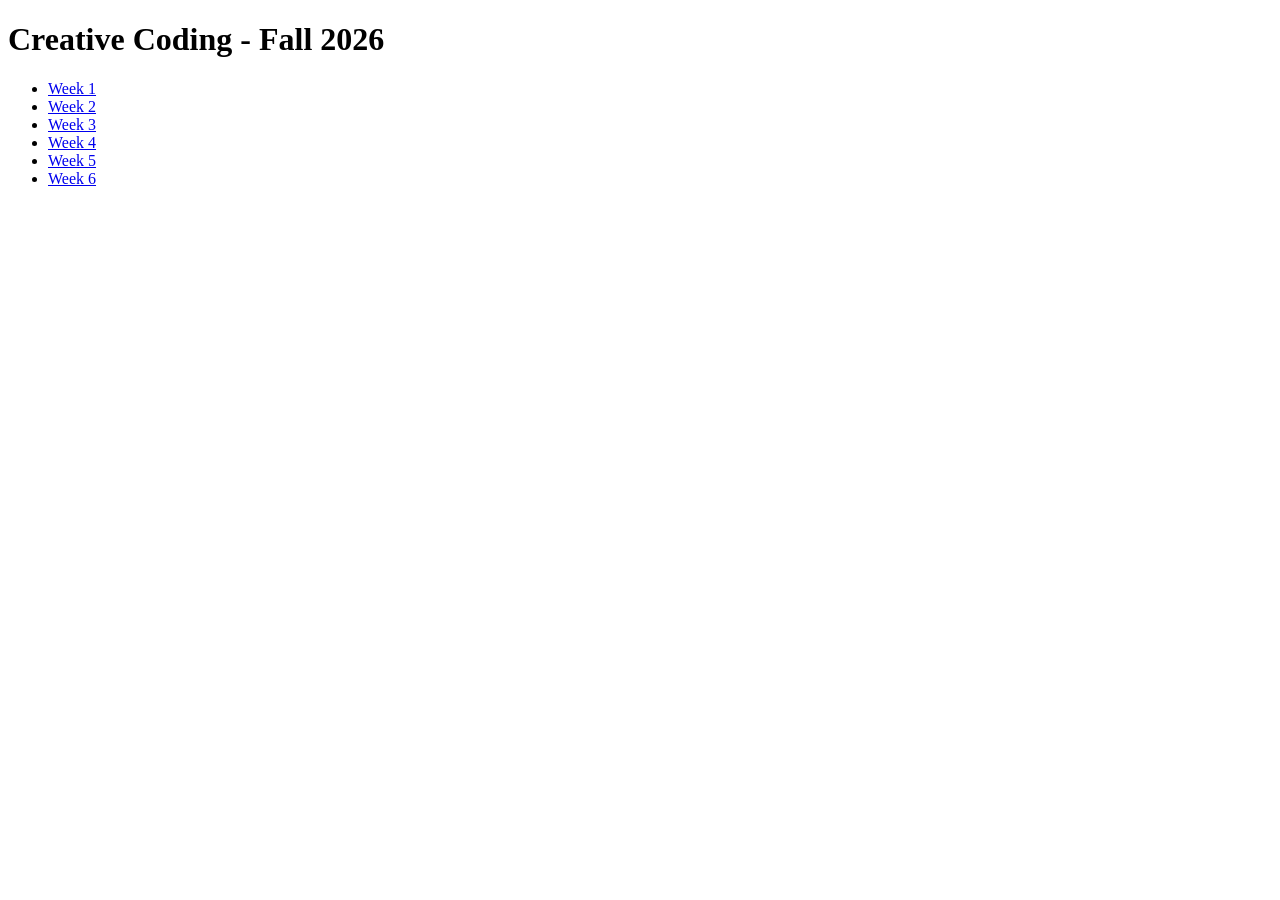
==== index.html @ 06970ba6 "Add files via upload" ====
<!DOCTYPE html>
<html>
<head><title>Creative Coding</title></head>
<body>
<h1>Creative Coding - Fall 2026</h1>
<ul>
<li><a href="week1/index.html">Week 1</a></li>
<li><a href="week2/index.html">Week 2</a></li>
<li><a href="week3/index.html">Week 3</a></li>
<li><a href="week4/index.html">Week 4</a></li>
<li><a href="week5/index.html">Week 5</a></li>
<li><a href="week6/index.html">Week 6</a></li>
</ul>
</body>
</html>
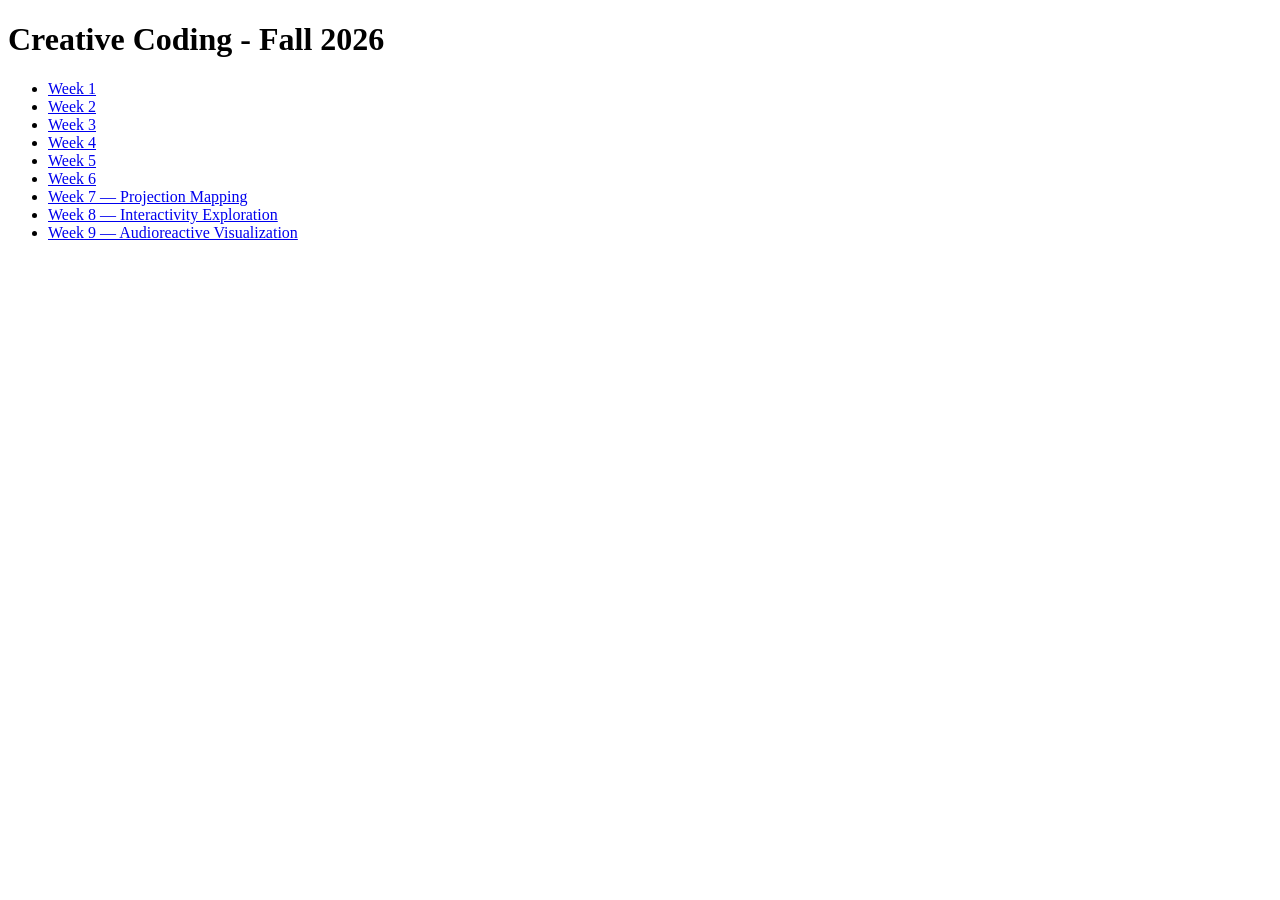
==== commit 1601450d: "Update coursework index for Weeks 7-9" ====
--- a/index.html
+++ b/index.html
@@ -1,15 +1,5 @@
 <!DOCTYPE html>
-<html>
-<head><title>Creative Coding</title></head>
-<body>
-<h1>Creative Coding - Fall 2026</h1>
-<ul>
-<li><a href="week1/index.html">Week 1</a></li>
-<li><a href="week2/index.html">Week 2</a></li>
-<li><a href="week3/index.html">Week 3</a></li>
-<li><a href="week4/index.html">Week 4</a></li>
-<li><a href="week5/index.html">Week 5</a></li>
-<li><a href="week6/index.html">Week 6</a></li>
-</ul>
-</body>
-</html>
+<html lang="en"><head><meta charset="UTF-8"><meta name="viewport" content="width=device-width,initial-scale=1"><title>Creative Coding - Fall 2026</title></head>
+<body><h1>Creative Coding - Fall 2026</h1><ul>
+<li><a href="week1/index.html">Week 1</a></li><li><a href="week2/index.html">Week 2</a></li><li><a href="week3/index.html">Week 3</a></li><li><a href="week4/index.html">Week 4</a></li><li><a href="week5/index.html">Week 5</a></li><li><a href="week6/index.html">Week 6</a></li><li><a href="week7/index.html">Week 7 — Projection Mapping</a></li><li><a href="week8/index.html">Week 8 — Interactivity Exploration</a></li><li><a href="week9/index.html">Week 9 — Audioreactive Visualization</a></li>
+</ul></body></html>
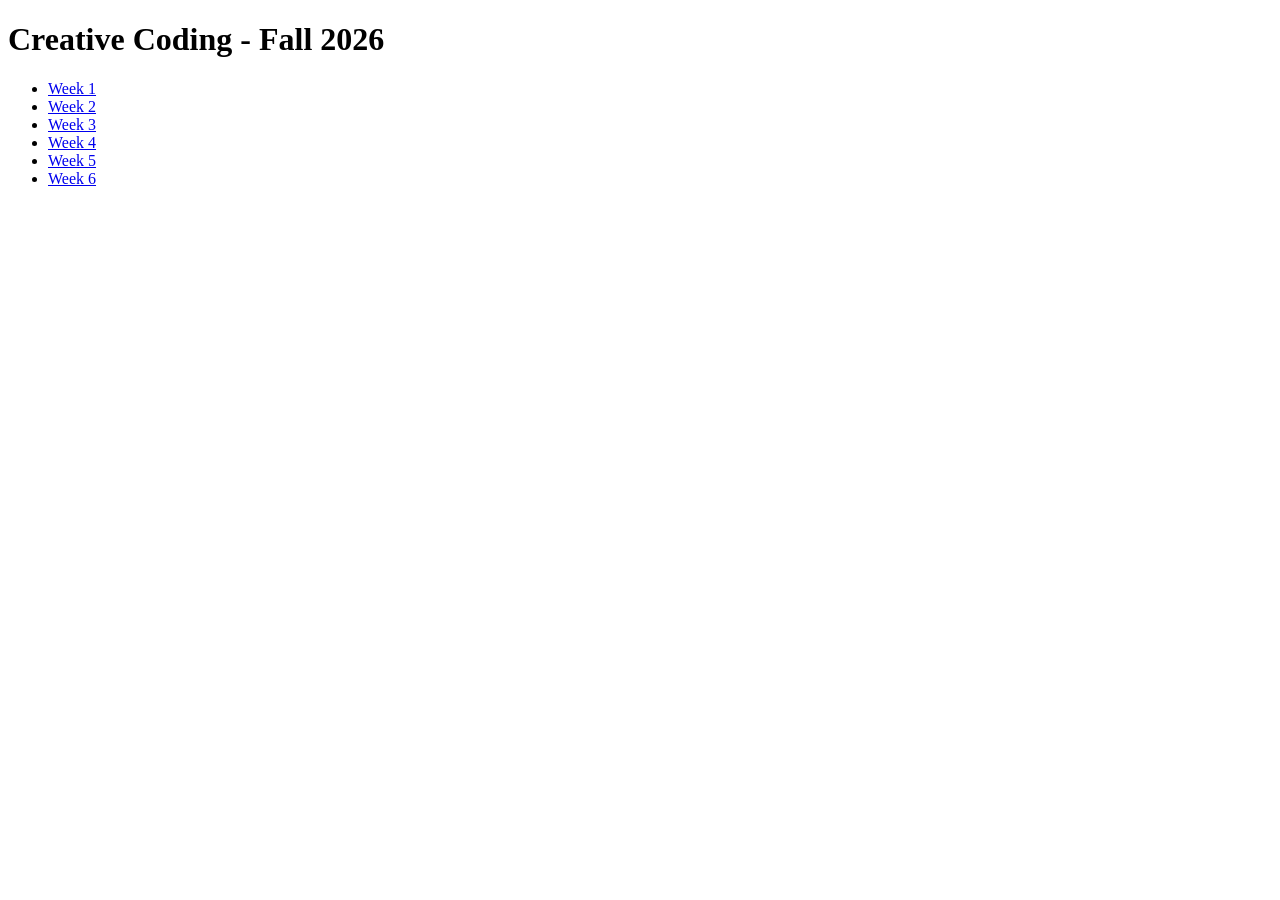
==== commit 57237bf5: "Remove Week 7-9 references" ====
--- a/index.html
+++ b/index.html
@@ -1,5 +1,5 @@
 <!DOCTYPE html>
 <html lang="en"><head><meta charset="UTF-8"><meta name="viewport" content="width=device-width,initial-scale=1"><title>Creative Coding - Fall 2026</title></head>
 <body><h1>Creative Coding - Fall 2026</h1><ul>
-<li><a href="week1/index.html">Week 1</a></li><li><a href="week2/index.html">Week 2</a></li><li><a href="week3/index.html">Week 3</a></li><li><a href="week4/index.html">Week 4</a></li><li><a href="week5/index.html">Week 5</a></li><li><a href="week6/index.html">Week 6</a></li><li><a href="week7/index.html">Week 7 — Projection Mapping</a></li><li><a href="week8/index.html">Week 8 — Interactivity Exploration</a></li><li><a href="week9/index.html">Week 9 — Audioreactive Visualization</a></li>
+<li><a href="week1/index.html">Week 1</a></li><li><a href="week2/index.html">Week 2</a></li><li><a href="week3/index.html">Week 3</a></li><li><a href="week4/index.html">Week 4</a></li><li><a href="week5/index.html">Week 5</a></li><li><a href="week6/index.html">Week 6</a></li>
 </ul></body></html>
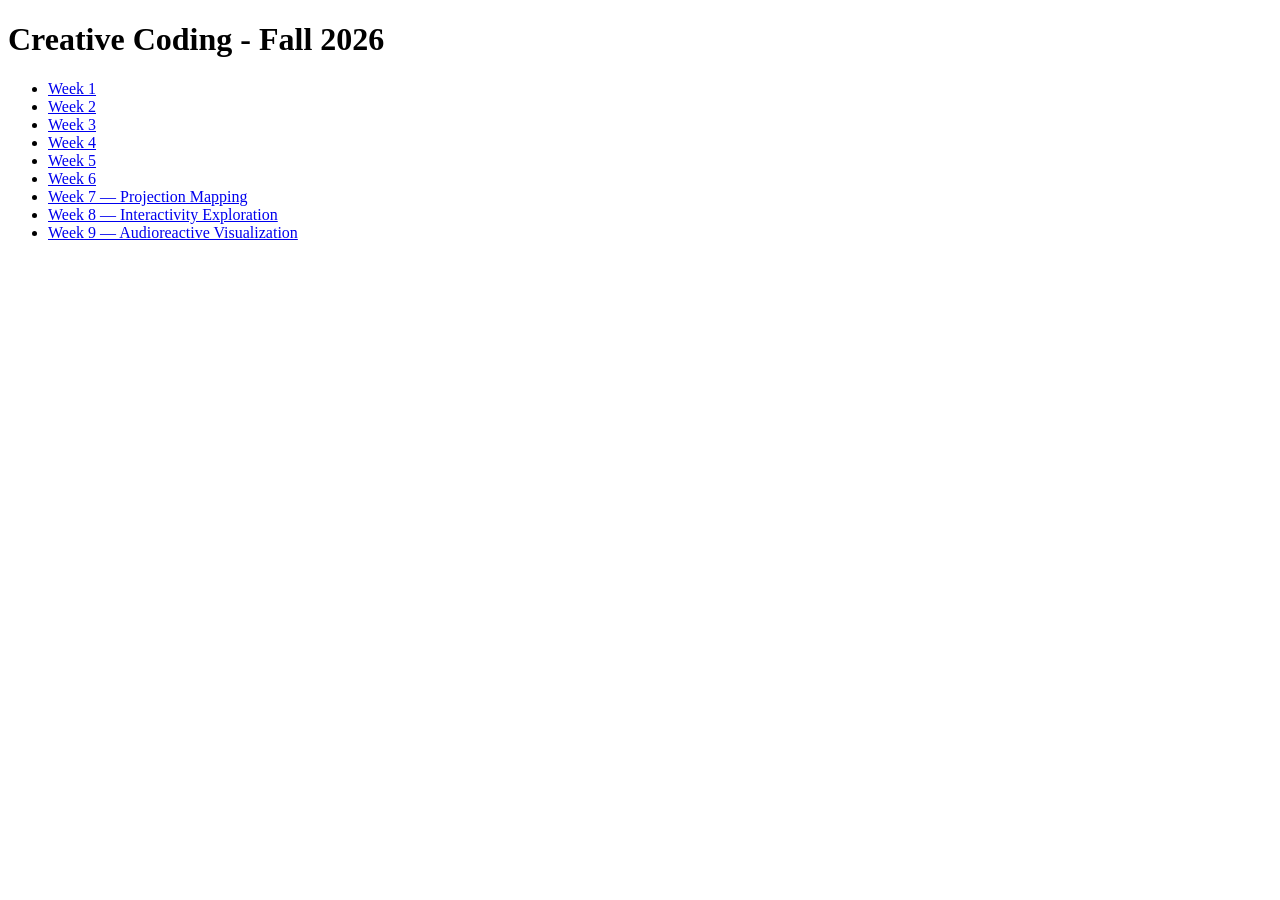
==== commit eaf297d4: "Add Week 7-9 to website" ====
--- a/index.html
+++ b/index.html
@@ -2,4 +2,5 @@
 <html lang="en"><head><meta charset="UTF-8"><meta name="viewport" content="width=device-width,initial-scale=1"><title>Creative Coding - Fall 2026</title></head>
 <body><h1>Creative Coding - Fall 2026</h1><ul>
 <li><a href="week1/index.html">Week 1</a></li><li><a href="week2/index.html">Week 2</a></li><li><a href="week3/index.html">Week 3</a></li><li><a href="week4/index.html">Week 4</a></li><li><a href="week5/index.html">Week 5</a></li><li><a href="week6/index.html">Week 6</a></li>
+<li><a href="week7/index.html">Week 7 — Projection Mapping</a></li><li><a href="week8/index.html">Week 8 — Interactivity Exploration</a></li><li><a href="week9/index.html">Week 9 — Audioreactive Visualization</a></li>
 </ul></body></html>
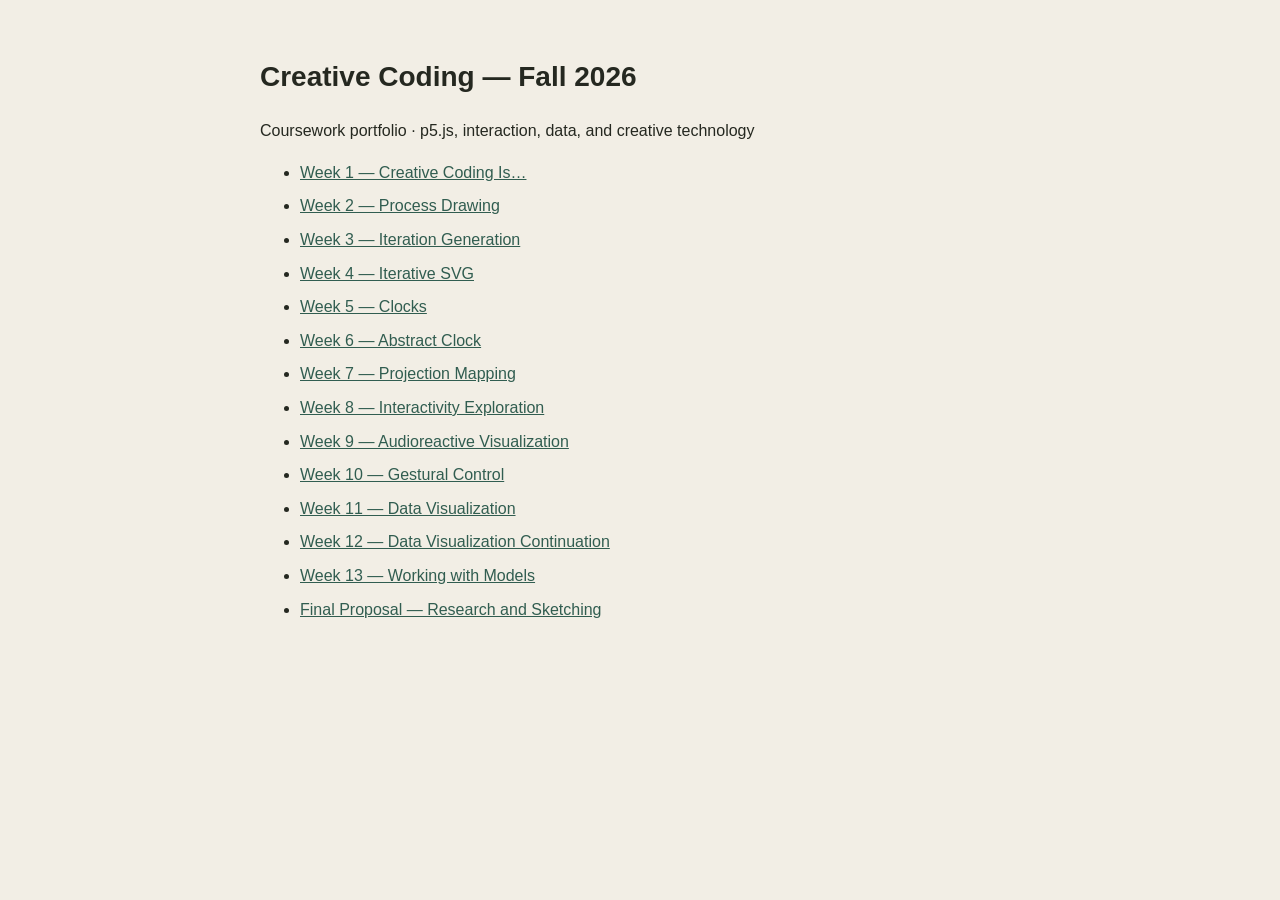
==== commit 6009f7f8: "Add Week 10–13 links to portfolio homepage" ====
--- a/index.html
+++ b/index.html
@@ -1,6 +1,37 @@
 <!DOCTYPE html>
-<html lang="en"><head><meta charset="UTF-8"><meta name="viewport" content="width=device-width,initial-scale=1"><title>Creative Coding - Fall 2026</title></head>
-<body><h1>Creative Coding - Fall 2026</h1><ul>
-<li><a href="week1/index.html">Week 1</a></li><li><a href="week2/index.html">Week 2</a></li><li><a href="week3/index.html">Week 3</a></li><li><a href="week4/index.html">Week 4</a></li><li><a href="week5/index.html">Week 5</a></li><li><a href="week6/index.html">Week 6</a></li>
-<li><a href="week7/index.html">Week 7 — Projection Mapping</a></li><li><a href="week8/index.html">Week 8 — Interactivity Exploration</a></li><li><a href="week9/index.html">Week 9 — Audioreactive Visualization</a></li>
-</ul></body></html>+<html lang="en">
+<head>
+  <meta charset="UTF-8">
+  <meta name="viewport" content="width=device-width, initial-scale=1.0">
+  <title>Creative Coding — Fall 2026</title>
+  <style>
+    body { margin: 0; padding: 36px 22px; background: #f2eee5; color: #252820; font: 16px/1.6 Arial, sans-serif; }
+    main { max-width: 760px; margin: auto; }
+    h1 { font-size: 28px; }
+    li { margin: 8px 0; }
+    a { color: #315d50; }
+  </style>
+</head>
+<body>
+<main>
+  <h1>Creative Coding — Fall 2026</h1>
+  <p>Coursework portfolio · p5.js, interaction, data, and creative technology</p>
+  <ul>
+    <li><a href="week1/index.html">Week 1 — Creative Coding Is…</a></li>
+    <li><a href="week2/index.html">Week 2 — Process Drawing</a></li>
+    <li><a href="week3/index.html">Week 3 — Iteration Generation</a></li>
+    <li><a href="week4/index.html">Week 4 — Iterative SVG</a></li>
+    <li><a href="week5/index.html">Week 5 — Clocks</a></li>
+    <li><a href="week6/index.html">Week 6 — Abstract Clock</a></li>
+    <li><a href="week7/index.html">Week 7 — Projection Mapping</a></li>
+    <li><a href="week8/index.html">Week 8 — Interactivity Exploration</a></li>
+    <li><a href="week9/index.html">Week 9 — Audioreactive Visualization</a></li>
+    <li><a href="week10/index.html">Week 10 — Gestural Control</a></li>
+    <li><a href="week11/index.html">Week 11 — Data Visualization</a></li>
+    <li><a href="week12/index.html">Week 12 — Data Visualization Continuation</a></li>
+    <li><a href="week13/index.html">Week 13 — Working with Models</a></li>
+    <li><a href="Final%20Proposal/README.md">Final Proposal — Research and Sketching</a></li>
+  </ul>
+</main>
+</body>
+</html>
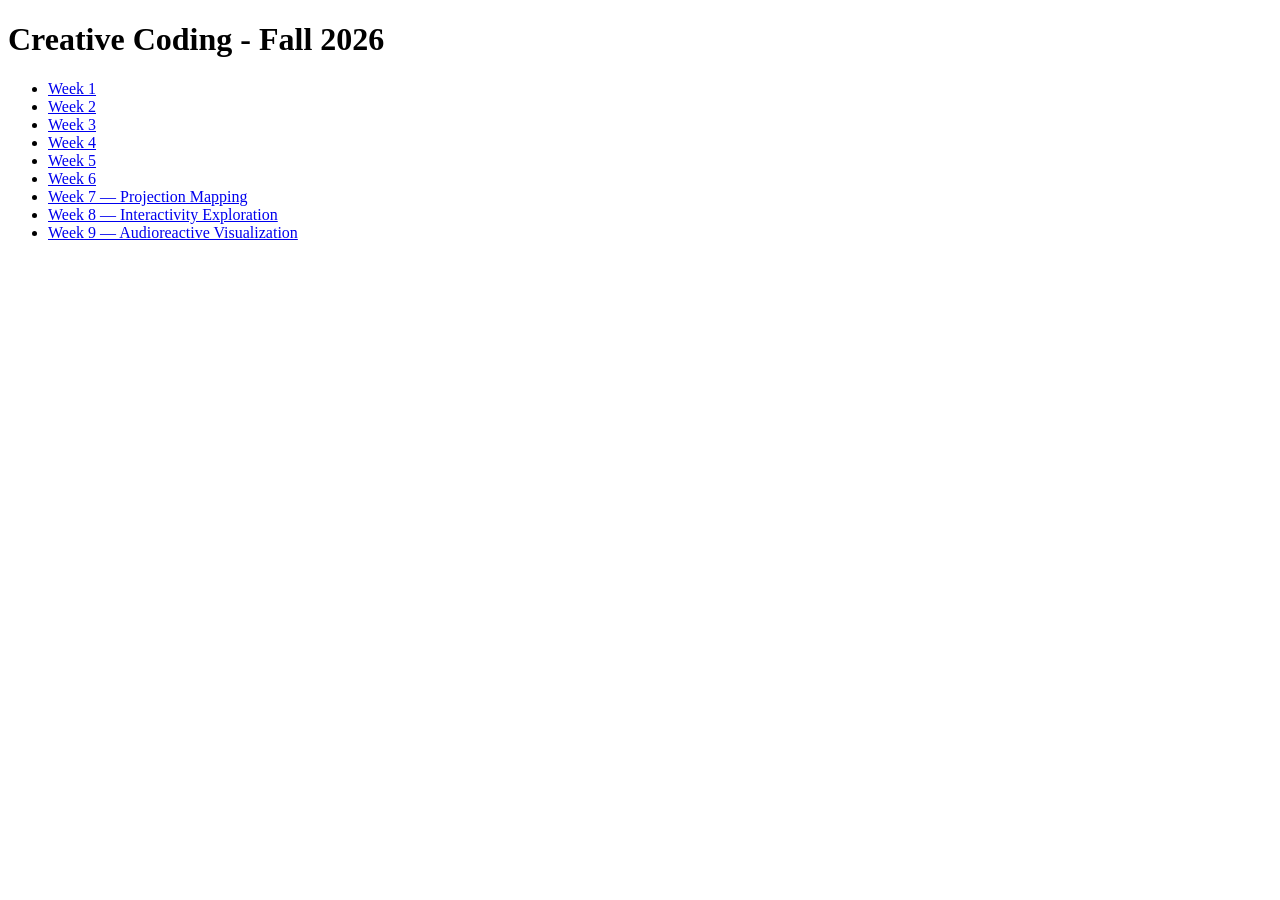
==== commit 29baab9d: "Restore portfolio homepage before generated coursework changes" ====
--- a/index.html
+++ b/index.html
@@ -1,37 +1,6 @@
 <!DOCTYPE html>
-<html lang="en">
-<head>
-  <meta charset="UTF-8">
-  <meta name="viewport" content="width=device-width, initial-scale=1.0">
-  <title>Creative Coding — Fall 2026</title>
-  <style>
-    body { margin: 0; padding: 36px 22px; background: #f2eee5; color: #252820; font: 16px/1.6 Arial, sans-serif; }
-    main { max-width: 760px; margin: auto; }
-    h1 { font-size: 28px; }
-    li { margin: 8px 0; }
-    a { color: #315d50; }
-  </style>
-</head>
-<body>
-<main>
-  <h1>Creative Coding — Fall 2026</h1>
-  <p>Coursework portfolio · p5.js, interaction, data, and creative technology</p>
-  <ul>
-    <li><a href="week1/index.html">Week 1 — Creative Coding Is…</a></li>
-    <li><a href="week2/index.html">Week 2 — Process Drawing</a></li>
-    <li><a href="week3/index.html">Week 3 — Iteration Generation</a></li>
-    <li><a href="week4/index.html">Week 4 — Iterative SVG</a></li>
-    <li><a href="week5/index.html">Week 5 — Clocks</a></li>
-    <li><a href="week6/index.html">Week 6 — Abstract Clock</a></li>
-    <li><a href="week7/index.html">Week 7 — Projection Mapping</a></li>
-    <li><a href="week8/index.html">Week 8 — Interactivity Exploration</a></li>
-    <li><a href="week9/index.html">Week 9 — Audioreactive Visualization</a></li>
-    <li><a href="week10/index.html">Week 10 — Gestural Control</a></li>
-    <li><a href="week11/index.html">Week 11 — Data Visualization</a></li>
-    <li><a href="week12/index.html">Week 12 — Data Visualization Continuation</a></li>
-    <li><a href="week13/index.html">Week 13 — Working with Models</a></li>
-    <li><a href="Final%20Proposal/README.md">Final Proposal — Research and Sketching</a></li>
-  </ul>
-</main>
-</body>
-</html>
+<html lang="en"><head><meta charset="UTF-8"><meta name="viewport" content="width=device-width,initial-scale=1"><title>Creative Coding - Fall 2026</title></head>
+<body><h1>Creative Coding - Fall 2026</h1><ul>
+<li><a href="week1/index.html">Week 1</a></li><li><a href="week2/index.html">Week 2</a></li><li><a href="week3/index.html">Week 3</a></li><li><a href="week4/index.html">Week 4</a></li><li><a href="week5/index.html">Week 5</a></li><li><a href="week6/index.html">Week 6</a></li>
+<li><a href="week7/index.html">Week 7 — Projection Mapping</a></li><li><a href="week8/index.html">Week 8 — Interactivity Exploration</a></li><li><a href="week9/index.html">Week 9 — Audioreactive Visualization</a></li>
+</ul></body></html>
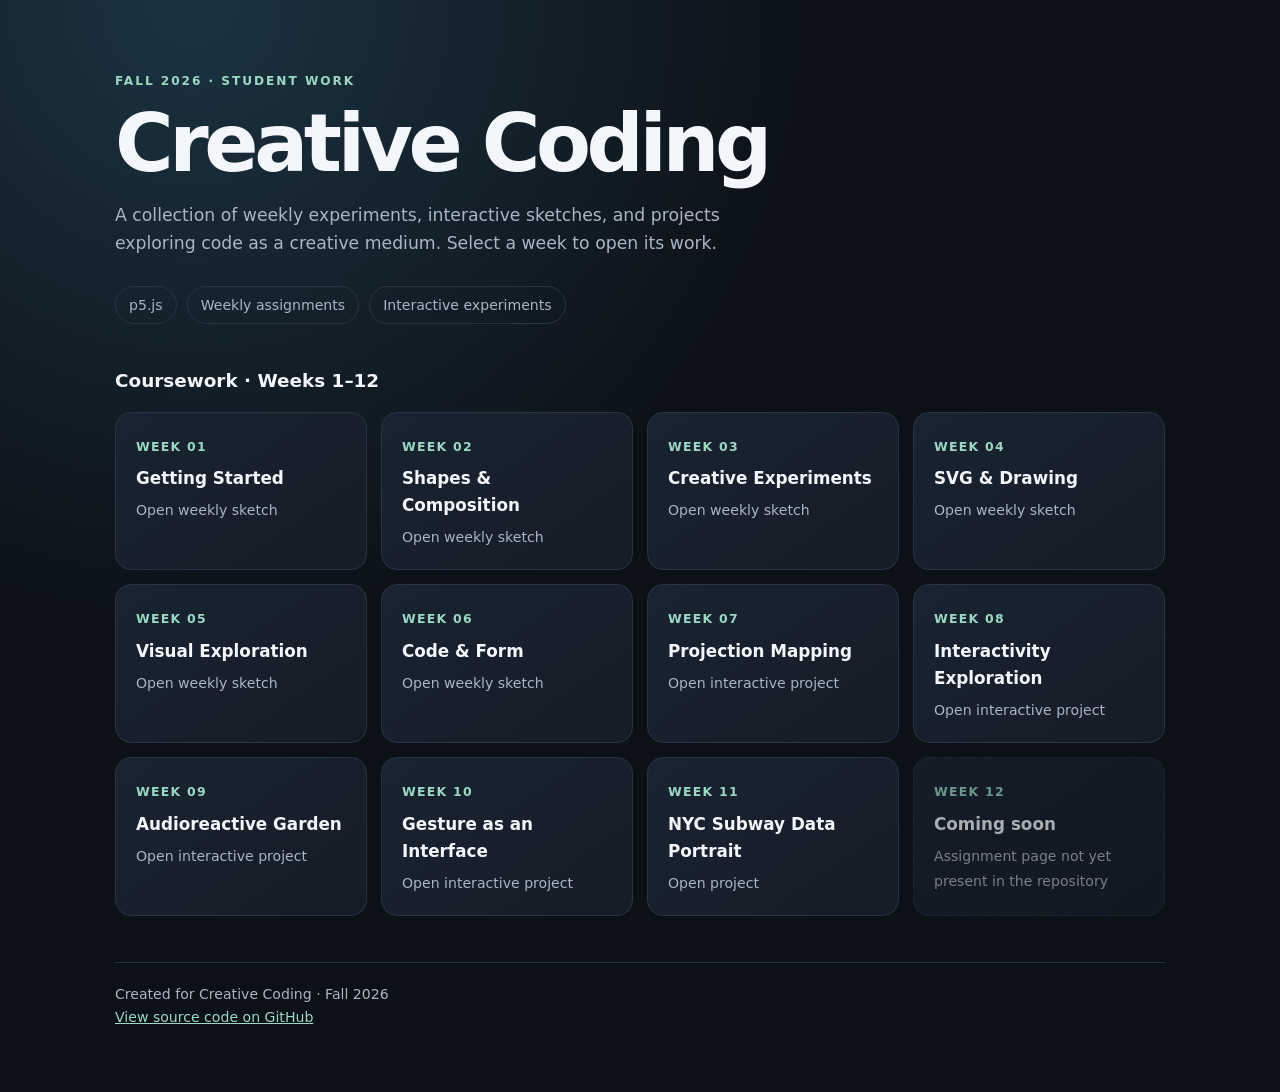
==== commit 00f284f7: "Improve Creative Coding portfolio homepage and link Weeks 1–11" ====
--- a/index.html
+++ b/index.html
@@ -1,6 +1,56 @@
 <!DOCTYPE html>
-<html lang="en"><head><meta charset="UTF-8"><meta name="viewport" content="width=device-width,initial-scale=1"><title>Creative Coding - Fall 2026</title></head>
-<body><h1>Creative Coding - Fall 2026</h1><ul>
-<li><a href="week1/index.html">Week 1</a></li><li><a href="week2/index.html">Week 2</a></li><li><a href="week3/index.html">Week 3</a></li><li><a href="week4/index.html">Week 4</a></li><li><a href="week5/index.html">Week 5</a></li><li><a href="week6/index.html">Week 6</a></li>
-<li><a href="week7/index.html">Week 7 — Projection Mapping</a></li><li><a href="week8/index.html">Week 8 — Interactivity Exploration</a></li><li><a href="week9/index.html">Week 9 — Audioreactive Visualization</a></li>
-</ul></body></html>+<html lang="en">
+<head>
+  <meta charset="UTF-8">
+  <meta name="viewport" content="width=device-width, initial-scale=1">
+  <meta name="description" content="Creative Coding coursework and interactive projects, Fall 2026.">
+  <title>Creative Coding — Fall 2026</title>
+  <style>
+    :root { color-scheme: dark; --bg:#0c1017; --panel:#151c27; --muted:#aab5c5; --text:#f3f6fb; --accent:#9bd8c4; --line:#293444; }
+    * { box-sizing:border-box; }
+    body { margin:0; min-height:100vh; background:radial-gradient(ellipse at 15% 0%,#1b3340 0,transparent 42%),var(--bg); color:var(--text); font:16px/1.6 Inter,ui-sans-serif,system-ui,-apple-system,"Segoe UI",sans-serif; }
+    main { width:min(1050px,calc(100% - 40px)); margin:0 auto; padding:72px 0 64px; }
+    .eyebrow { color:var(--accent); text-transform:uppercase; letter-spacing:.16em; font-size:.76rem; font-weight:700; }
+    h1 { margin:12px 0; font-size:clamp(2.5rem,7vw,5rem); line-height:1.02; letter-spacing:-.055em; }
+    .intro { max-width:650px; color:var(--muted); font-size:1.08rem; }
+    .meta { display:flex; flex-wrap:wrap; gap:10px; margin:28px 0 42px; }
+    .pill { border:1px solid var(--line); border-radius:999px; padding:7px 13px; color:var(--muted); font-size:.88rem; }
+    h2 { font-size:1.15rem; margin:0 0 16px; }
+    .grid { display:grid; grid-template-columns:repeat(auto-fit,minmax(230px,1fr)); gap:14px; }
+    a.card, .pending { display:block; min-height:132px; padding:20px; border:1px solid var(--line); border-radius:16px; background:linear-gradient(145deg,#192331,var(--panel)); text-decoration:none; color:var(--text); transition:transform .18s,border-color .18s; }
+    a.card:hover { transform:translateY(-3px); border-color:var(--accent); }
+    .week { color:var(--accent); font-size:.78rem; font-weight:700; letter-spacing:.1em; text-transform:uppercase; }
+    .card strong, .pending strong { display:block; margin:7px 0 5px; font-size:1.05rem; }
+    .card span:last-child, .pending span:last-child { color:var(--muted); font-size:.88rem; }
+    .pending { opacity:.68; border-style:dashed; }
+    footer { margin-top:46px; padding-top:20px; border-top:1px solid var(--line); color:var(--muted); font-size:.88rem; }
+    footer a { color:var(--accent); }
+  </style>
+</head>
+<body>
+  <main>
+    <div class="eyebrow">Fall 2026 · Student work</div>
+    <h1>Creative Coding</h1>
+    <p class="intro">A collection of weekly experiments, interactive sketches, and projects exploring code as a creative medium. Select a week to open its work.</p>
+    <div class="meta"><span class="pill">p5.js</span><span class="pill">Weekly assignments</span><span class="pill">Interactive experiments</span></div>
+    <section aria-labelledby="weeks-heading">
+      <h2 id="weeks-heading">Coursework · Weeks 1–12</h2>
+      <div class="grid">
+        <a class="card" href="week1/index.html"><span class="week">Week 01</span><strong>Getting Started</strong><span>Open weekly sketch</span></a>
+        <a class="card" href="week2/index.html"><span class="week">Week 02</span><strong>Shapes &amp; Composition</strong><span>Open weekly sketch</span></a>
+        <a class="card" href="week3/index.html"><span class="week">Week 03</span><strong>Creative Experiments</strong><span>Open weekly sketch</span></a>
+        <a class="card" href="week4/index.html"><span class="week">Week 04</span><strong>SVG &amp; Drawing</strong><span>Open weekly sketch</span></a>
+        <a class="card" href="week5/index.html"><span class="week">Week 05</span><strong>Visual Exploration</strong><span>Open weekly sketch</span></a>
+        <a class="card" href="week6/index.html"><span class="week">Week 06</span><strong>Code &amp; Form</strong><span>Open weekly sketch</span></a>
+        <a class="card" href="week7/index.html"><span class="week">Week 07</span><strong>Projection Mapping</strong><span>Open interactive project</span></a>
+        <a class="card" href="week8/index.html"><span class="week">Week 08</span><strong>Interactivity Exploration</strong><span>Open interactive project</span></a>
+        <a class="card" href="week9/index.html"><span class="week">Week 09</span><strong>Audioreactive Garden</strong><span>Open interactive project</span></a>
+        <a class="card" href="week10/index.html"><span class="week">Week 10</span><strong>Gesture as an Interface</strong><span>Open interactive project</span></a>
+        <a class="card" href="week11/index.html"><span class="week">Week 11</span><strong>NYC Subway Data Portrait</strong><span>Open project</span></a>
+        <div class="pending"><span class="week">Week 12</span><strong>Coming soon</strong><span>Assignment page not yet present in the repository</span></div>
+      </div>
+    </section>
+    <footer>Created for Creative Coding · Fall 2026<br><a href="https://github.com/ah8178/creative-coding">View source code on GitHub</a></footer>
+  </main>
+</body>
+</html>
